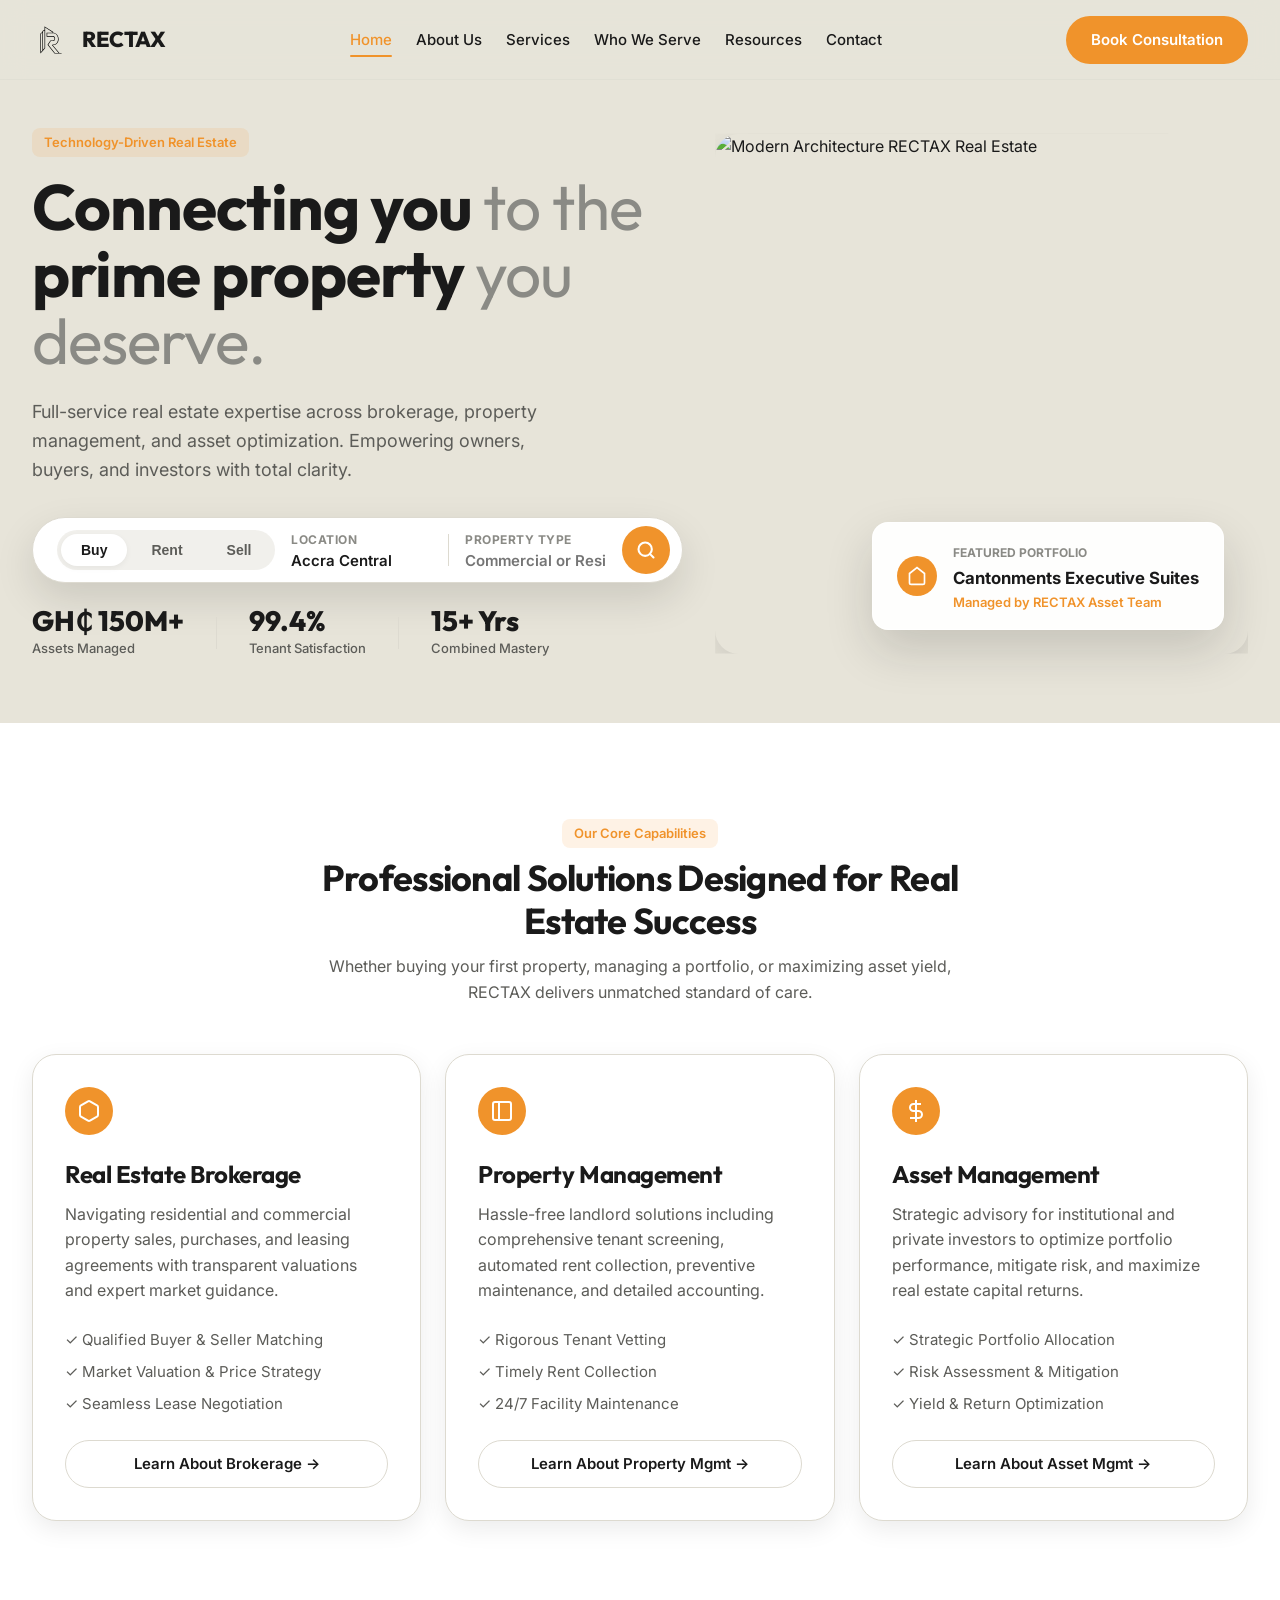
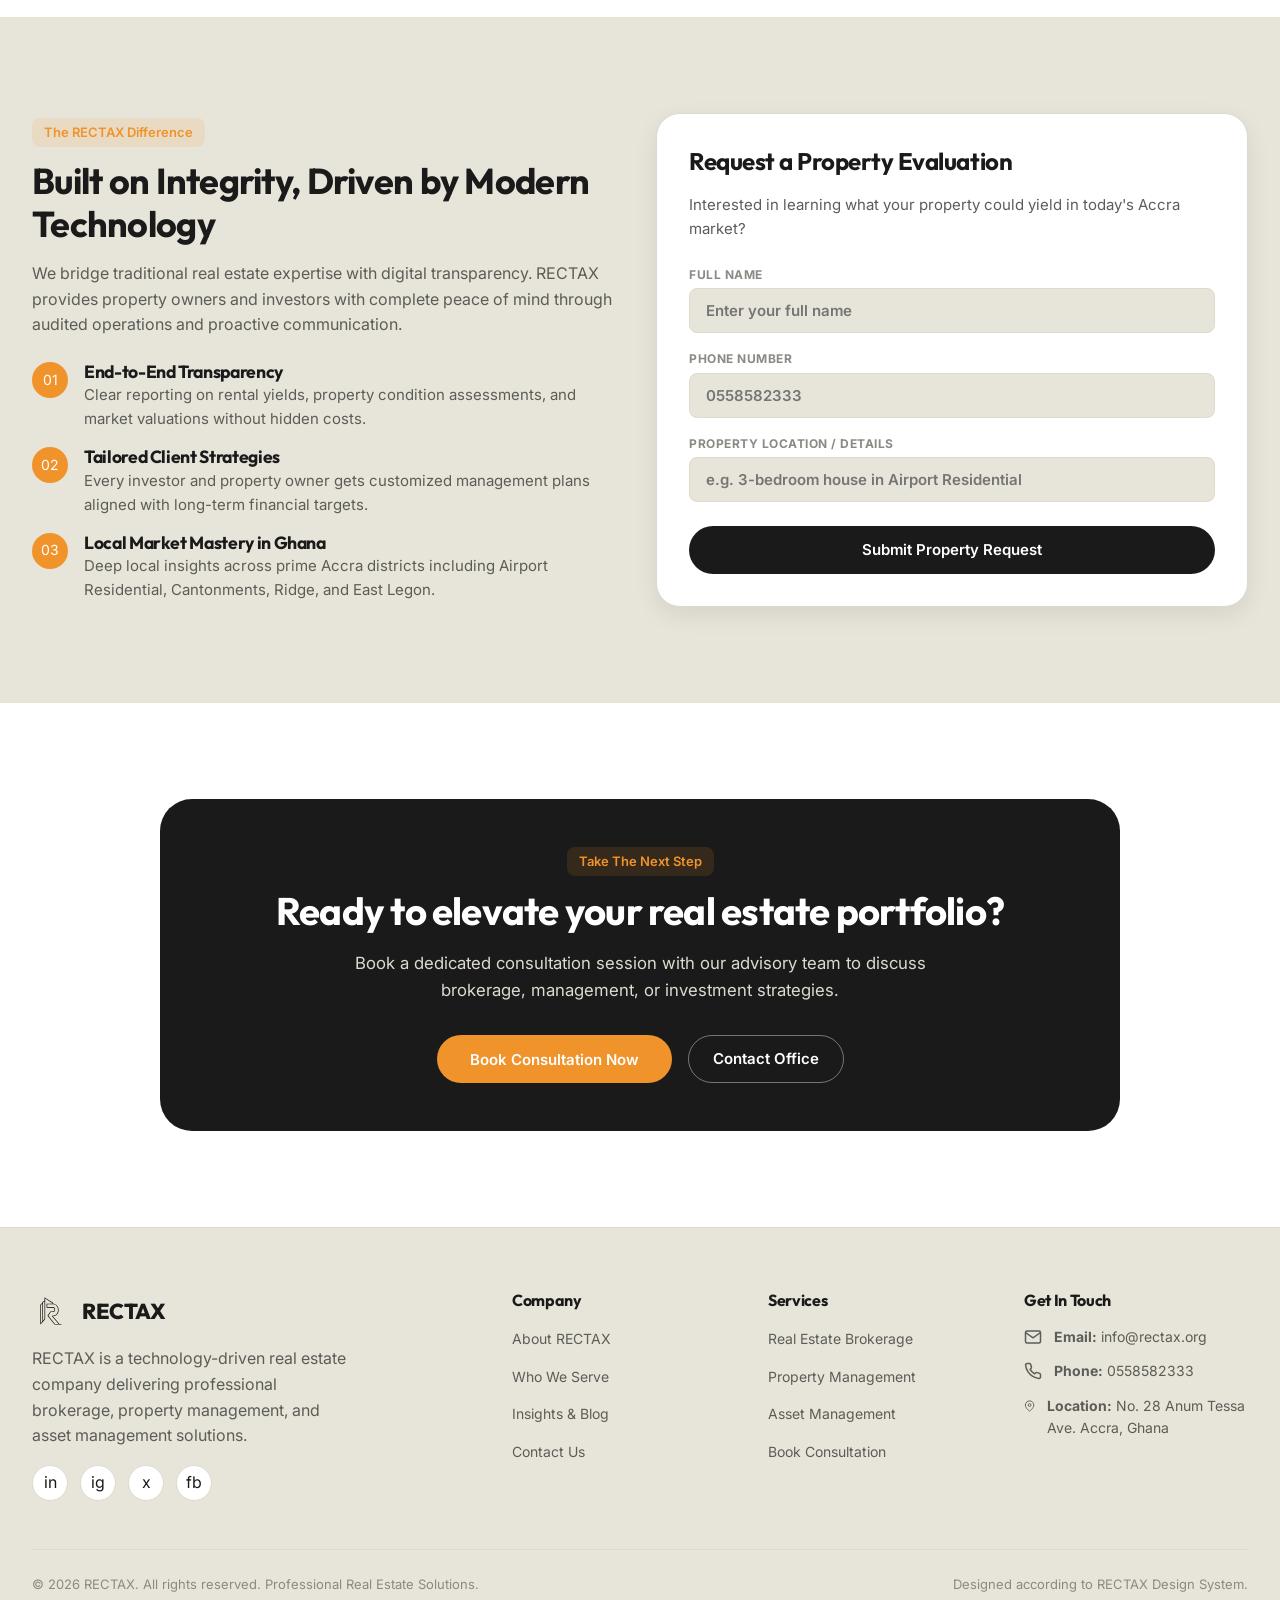
==== index.html @ f021e396 "first build v.1" ====
<!DOCTYPE html>
<html lang="en">
<head>
  <meta charset="UTF-8">
  <meta name="viewport" content="width=device-width, initial-scale=1.0">
  <title>RECTAX | Real Estate Brokerage, Property & Asset Management</title>
  <meta name="description" content="RECTAX is a technology-driven real estate company delivering professional solutions in brokerage, property management, and asset management in Accra, Ghana.">
  <meta name="keywords" content="Real Estate Ghana, Property Management Accra, Real Estate Brokerage, Asset Management, Buy Property Accra">
  
  <!-- CSS Stylesheets -->
  <link rel="stylesheet" href="./css/design-tokens.css">
  <link rel="stylesheet" href="./css/main.css">
  <link rel="stylesheet" href="./css/components.css">
  <link rel="stylesheet" href="./css/pages.css">
</head>
<body>

  <!-- Sticky Navbar -->
  <header class="navbar">
    <div class="container navbar-inner">
      <a href="index.html" class="navbar-brand" id="nav-brand-logo">
        <img src="./brand assets/rectax logo.svg" alt="RECTAX Logo" class="navbar-logo">
        <span class="navbar-title">RECTAX</span>
      </a>

      <ul class="navbar-links" id="nav-menu">
        <li><a href="index.html" class="navbar-link active">Home</a></li>
        <li><a href="about.html" class="navbar-link">About Us</a></li>
        <li><a href="services.html" class="navbar-link">Services</a></li>
        <li><a href="who-we-serve.html" class="navbar-link">Who We Serve</a></li>
        <li><a href="resources.html" class="navbar-link">Resources</a></li>
        <li><a href="contact.html" class="navbar-link">Contact</a></li>
      </ul>

      <div class="navbar-actions">
        <button type="button" class="btn btn-accent btn-book-consultation" id="nav-cta-btn">Book Consultation</button>
        <button class="mobile-nav-toggle" aria-label="Toggle navigation menu" id="mobile-toggle-btn">
          <svg width="24" height="24" viewBox="0 0 24 24" fill="none" stroke="currentColor" stroke-width="2">
            <line x1="3" y1="12" x2="21" y2="12"></line>
            <line x1="3" y1="6" x2="21" y2="6"></line>
            <line x1="3" y1="18" x2="21" y2="18"></line>
          </svg>
        </button>
      </div>
    </div>
  </header>

  <!-- Main Content Area -->
  <main>

    <!-- Hero Section -->
    <section class="section section-sand" style="padding-top: var(--space-12); padding-bottom: var(--space-16);">
      <div class="container">
        <div class="hero-grid">
          
          <!-- Hero Text & Search Column -->
          <div>
            <span class="badge badge-orange" style="margin-bottom: var(--space-4);">Technology-Driven Real Estate</span>
            <h1 class="display-title" style="margin-bottom: var(--space-6);">
              Connecting you <span class="light-text">to the</span> prime property <span class="light-text">you deserve.</span>
            </h1>
            <p style="font-size: 1.125rem; margin-bottom: var(--space-8); max-width: 540px;">
              Full-service real estate expertise across brokerage, property management, and asset optimization. Empowering owners, buyers, and investors with total clarity.
            </p>

            <!-- Search Bar Component -->
            <div class="hero-search-bar" style="margin-bottom: var(--space-6);">
              <!-- Segmented Pill Tabs -->
              <div class="pill-tabs-track">
                <button type="button" class="pill-tab active" data-mode="buy">Buy</button>
                <button type="button" class="pill-tab" data-mode="rent">Rent</button>
                <button type="button" class="pill-tab" data-mode="sell">Sell</button>
              </div>

              <div class="search-field">
                <label class="search-label" for="search-location">Location</label>
                <input type="text" id="search-location" class="search-input" placeholder="e.g. Airport Residential, Accra" value="Accra Central">
              </div>

              <div class="search-divider"></div>

              <div class="search-field">
                <label class="search-label" for="search-property-type">Property Type</label>
                <input type="text" id="search-property-type" class="search-input" placeholder="Commercial or Residential">
              </div>

              <button type="button" class="btn btn-accent btn-icon-only" id="hero-search-submit" aria-label="Search properties">
                <svg width="20" height="20" viewBox="0 0 24 24" fill="none" stroke="currentColor" stroke-width="2.5" stroke-linecap="round" stroke-linejoin="round">
                  <circle cx="11" cy="11" r="8"></circle>
                  <line x1="21" y1="21" x2="16.65" y2="16.65"></line>
                </svg>
              </button>
            </div>

            <!-- Trust Stats Row -->
            <div class="trust-stats-row">
              <div>
                <span class="stat-number">GH₵ 150M+</span>
                <span class="stat-label" style="display: block;">Assets Managed</span>
              </div>
              <div style="width: 1px; height: 32px; background-color: var(--color-border);" class="hide-mobile"></div>
              <div>
                <span class="stat-number">99.4%</span>
                <span class="stat-label" style="display: block;">Tenant Satisfaction</span>
              </div>
              <div style="width: 1px; height: 32px; background-color: var(--color-border);" class="hide-mobile"></div>
              <div>
                <span class="stat-number">15+ Yrs</span>
                <span class="stat-label" style="display: block;">Combined Mastery</span>
              </div>
            </div>
          </div>

          <!-- Hero Image & Floating Card Column -->
          <div style="position: relative;">
            <div class="clipped-hero-container" style="box-shadow: var(--shadow-lg);">
              <img src="https://images.unsplash.com/photo-1600596542815-ffad4c1539a9?auto=format&fit=crop&w=1200&q=80" alt="Modern Architecture RECTAX Real Estate" class="hero-image">
            </div>

            <!-- Floating Property Card Overlay -->
            <div class="floating-stat-card">
              <div class="icon-badge" style="width: 40px; height: 40px;">
                <svg width="20" height="20" viewBox="0 0 24 24" fill="none" stroke="currentColor" stroke-width="2">
                  <path d="M3 9l9-7 9 7v11a2 2 0 0 1-2 2H5a2 2 0 0 1-2-2z"></path>
                </svg>
              </div>
              <div>
                <span style="font-size: 0.75rem; color: var(--color-text-muted); font-weight: 700; text-transform: uppercase;">Featured Portfolio</span>
                <div style="font-weight: 700; font-size: 1.05rem; color: var(--color-primary);">Cantonments Executive Suites</div>
                <div style="font-size: 0.8125rem; color: var(--color-accent); font-weight: 600;">Managed by RECTAX Asset Team</div>
              </div>
            </div>
          </div>

        </div>
      </div>
    </section>

    <!-- Core Services Overview -->
    <section class="section section-white" id="services-overview">
      <div class="container">
        <div style="text-align: center; max-width: 640px; margin: 0 auto var(--space-12);">
          <span class="badge badge-orange" style="margin-bottom: var(--space-2);">Our Core Capabilities</span>
          <h2>Professional Solutions Designed for Real Estate Success</h2>
          <p style="margin-top: var(--space-3);">Whether buying your first property, managing a portfolio, or maximizing asset yield, RECTAX delivers unmatched standard of care.</p>
        </div>

        <div class="auto-grid-cards">
          
          <!-- Card 1: Brokerage -->
          <div class="card card-padding-lg">
            <div class="icon-badge" style="margin-bottom: var(--space-6);">
              <svg width="24" height="24" viewBox="0 0 24 24" fill="none" stroke="currentColor" stroke-width="2">
                <path d="M21 16V8a2 2 0 0 0-1-1.73l-7-4a2 2 0 0 0-2 0l-7 4A2 2 0 0 0 3 8v8a2 2 0 0 0 1 1.73l7 4a2 2 0 0 0 2 0l7-4A2 2 0 0 0 21 16z"></path>
              </svg>
            </div>
            <h3 style="margin-bottom: var(--space-3);">Real Estate Brokerage</h3>
            <p style="margin-bottom: var(--space-6);">
              Navigating residential and commercial property sales, purchases, and leasing agreements with transparent valuations and expert market guidance.
            </p>
            <ul style="list-style: none; margin-bottom: var(--space-6); display: flex; flex-direction: column; gap: var(--space-2); font-size: 0.9375rem; color: var(--color-text-secondary);">
              <li>✓ Qualified Buyer & Seller Matching</li>
              <li>✓ Market Valuation & Price Strategy</li>
              <li>✓ Seamless Lease Negotiation</li>
            </ul>
            <a href="brokerage.html" class="btn btn-secondary" style="width: 100%;">Learn About Brokerage →</a>
          </div>

          <!-- Card 2: Property Management -->
          <div class="card card-padding-lg">
            <div class="icon-badge" style="margin-bottom: var(--space-6);">
              <svg width="24" height="24" viewBox="0 0 24 24" fill="none" stroke="currentColor" stroke-width="2">
                <rect x="3" y="3" width="18" height="18" rx="2" ry="2"></rect>
                <line x1="9" y1="3" x2="9" y2="21"></line>
              </svg>
            </div>
            <h3 style="margin-bottom: var(--space-3);">Property Management</h3>
            <p style="margin-bottom: var(--space-6);">
              Hassle-free landlord solutions including comprehensive tenant screening, automated rent collection, preventive maintenance, and detailed accounting.
            </p>
            <ul style="list-style: none; margin-bottom: var(--space-6); display: flex; flex-direction: column; gap: var(--space-2); font-size: 0.9375rem; color: var(--color-text-secondary);">
              <li>✓ Rigorous Tenant Vetting</li>
              <li>✓ Timely Rent Collection</li>
              <li>✓ 24/7 Facility Maintenance</li>
            </ul>
            <a href="property-management.html" class="btn btn-secondary" style="width: 100%;">Learn About Property Mgmt →</a>
          </div>

          <!-- Card 3: Asset Management -->
          <div class="card card-padding-lg">
            <div class="icon-badge" style="margin-bottom: var(--space-6);">
              <svg width="24" height="24" viewBox="0 0 24 24" fill="none" stroke="currentColor" stroke-width="2">
                <line x1="12" y1="1" x2="12" y2="23"></line>
                <path d="M17 5H9.5a3.5 3.5 0 0 0 0 7h5a3.5 3.5 0 0 1 0 7H6"></path>
              </svg>
            </div>
            <h3 style="margin-bottom: var(--space-3);">Asset Management</h3>
            <p style="margin-bottom: var(--space-6);">
              Strategic advisory for institutional and private investors to optimize portfolio performance, mitigate risk, and maximize real estate capital returns.
            </p>
            <ul style="list-style: none; margin-bottom: var(--space-6); display: flex; flex-direction: column; gap: var(--space-2); font-size: 0.9375rem; color: var(--color-text-secondary);">
              <li>✓ Strategic Portfolio Allocation</li>
              <li>✓ Risk Assessment & Mitigation</li>
              <li>✓ Yield & Return Optimization</li>
            </ul>
            <a href="asset-management.html" class="btn btn-secondary" style="width: 100%;">Learn About Asset Mgmt →</a>
          </div>

        </div>
      </div>
    </section>

    <!-- Why Choose RECTAX Section -->
    <section class="section section-sand">
      <div class="container">
        <div class="two-col-grid">
          <div>
            <span class="badge badge-orange" style="margin-bottom: var(--space-3);">The RECTAX Difference</span>
            <h2 style="margin-bottom: var(--space-4);">Built on Integrity, Driven by Modern Technology</h2>
            <p style="margin-bottom: var(--space-6);">
              We bridge traditional real estate expertise with digital transparency. RECTAX provides property owners and investors with complete peace of mind through audited operations and proactive communication.
            </p>

            <div style="display: flex; flex-direction: column; gap: var(--space-4);">
              <div style="display: flex; gap: var(--space-4);">
                <div class="icon-badge" style="width: 36px; height: 36px; font-size: 0.875rem;">01</div>
                <div>
                  <h4 style="font-size: 1.1rem; font-weight: 700; margin-bottom: 2px;">End-to-End Transparency</h4>
                  <p style="font-size: 0.9375rem;">Clear reporting on rental yields, property condition assessments, and market valuations without hidden costs.</p>
                </div>
              </div>

              <div style="display: flex; gap: var(--space-4);">
                <div class="icon-badge" style="width: 36px; height: 36px; font-size: 0.875rem;">02</div>
                <div>
                  <h4 style="font-size: 1.1rem; font-weight: 700; margin-bottom: 2px;">Tailored Client Strategies</h4>
                  <p style="font-size: 0.9375rem;">Every investor and property owner gets customized management plans aligned with long-term financial targets.</p>
                </div>
              </div>

              <div style="display: flex; gap: var(--space-4);">
                <div class="icon-badge" style="width: 36px; height: 36px; font-size: 0.875rem;">03</div>
                <div>
                  <h4 style="font-size: 1.1rem; font-weight: 700; margin-bottom: 2px;">Local Market Mastery in Ghana</h4>
                  <p style="font-size: 0.9375rem;">Deep local insights across prime Accra districts including Airport Residential, Cantonments, Ridge, and East Legon.</p>
                </div>
              </div>
            </div>
          </div>

          <div>
            <div style="background-color: var(--color-surface); border-radius: var(--radius-lg); padding: var(--space-8); border: 1px solid var(--color-border); box-shadow: var(--shadow-md);">
              <h3 style="margin-bottom: var(--space-4);">Request a Property Evaluation</h3>
              <p style="font-size: 0.9375rem; margin-bottom: var(--space-6);">Interested in learning what your property could yield in today's Accra market?</p>
              
              <form id="home-evaluation-form" onsubmit="event.preventDefault(); alert('Thank you! Your request has been received. Our team will contact you shortly.');">
                <div style="margin-bottom: var(--space-4);">
                  <label class="search-label" style="display: block; margin-bottom: 4px;">Full Name</label>
                  <input type="text" class="search-input" style="width: 100%; border: 1px solid var(--color-border); padding: 12px 16px; border-radius: var(--radius-sm); background-color: var(--color-background);" placeholder="Enter your full name" required>
                </div>

                <div style="margin-bottom: var(--space-4);">
                  <label class="search-label" style="display: block; margin-bottom: 4px;">Phone Number</label>
                  <input type="tel" class="search-input" style="width: 100%; border: 1px solid var(--color-border); padding: 12px 16px; border-radius: var(--radius-sm); background-color: var(--color-background);" placeholder="0558582333" required>
                </div>

                <div style="margin-bottom: var(--space-6);">
                  <label class="search-label" style="display: block; margin-bottom: 4px;">Property Location / Details</label>
                  <input type="text" class="search-input" style="width: 100%; border: 1px solid var(--color-border); padding: 12px 16px; border-radius: var(--radius-sm); background-color: var(--color-background);" placeholder="e.g. 3-bedroom house in Airport Residential">
                </div>

                <button type="submit" class="btn btn-primary" style="width: 100%;">Submit Property Request</button>
              </form>
            </div>
          </div>
        </div>
      </div>
    </section>

    <!-- Consultation CTA Band Component -->
    <section class="section section-white">
      <div class="container">
        <div class="notch-cta-shape" style="text-align: center; max-width: 960px; margin: 0 auto;">
          <span class="badge badge-orange" style="margin-bottom: var(--space-3);">Take The Next Step</span>
          <h2 style="color: var(--color-surface); font-size: clamp(1.75rem, 3vw, 2.5rem); margin-bottom: var(--space-4);">
            Ready to elevate your real estate portfolio?
          </h2>
          <p style="color: var(--color-border); max-width: 580px; margin: 0 auto var(--space-8); font-size: 1.05rem;">
            Book a dedicated consultation session with our advisory team to discuss brokerage, management, or investment strategies.
          </p>
          <div style="display: flex; gap: var(--space-4); justify-content: center; flex-wrap: wrap;">
            <button type="button" class="btn btn-accent btn-book-consultation" style="padding: 0 var(--space-8);">
              Book Consultation Now
            </button>
            <a href="contact.html" class="btn btn-secondary" style="background: transparent; color: var(--color-surface); border-color: rgba(255,255,255,0.4);">
              Contact Office
            </a>
          </div>
        </div>
      </div>
    </section>

  </main>

  <!-- Footer Component -->
  <footer class="footer">
    <div class="container">
      <div class="footer-grid">
        
        <!-- Brand Column -->
        <div class="footer-brand">
          <a href="index.html" class="navbar-brand">
            <img src="./brand assets/rectax logo.svg" alt="RECTAX Logo" class="navbar-logo">
            <span class="navbar-title">RECTAX</span>
          </a>
          <p>
            RECTAX is a technology-driven real estate company delivering professional brokerage, property management, and asset management solutions.
          </p>
          
          <!-- Social Media Placeholders -->
          <div class="social-links">
            <a href="#" class="social-icon" aria-label="LinkedIn Placeholder">in</a>
            <a href="#" class="social-icon" aria-label="Instagram Placeholder">ig</a>
            <a href="#" class="social-icon" aria-label="X / Twitter Placeholder">x</a>
            <a href="#" class="social-icon" aria-label="Facebook Placeholder">fb</a>
          </div>
        </div>

        <!-- Quick Links -->
        <div>
          <h4 class="footer-column-title">Company</h4>
          <ul class="footer-links">
            <li><a href="about.html" class="footer-link">About RECTAX</a></li>
            <li><a href="who-we-serve.html" class="footer-link">Who We Serve</a></li>
            <li><a href="resources.html" class="footer-link">Insights & Blog</a></li>
            <li><a href="contact.html" class="footer-link">Contact Us</a></li>
          </ul>
        </div>

        <!-- Services Links -->
        <div>
          <h4 class="footer-column-title">Services</h4>
          <ul class="footer-links">
            <li><a href="brokerage.html" class="footer-link">Real Estate Brokerage</a></li>
            <li><a href="property-management.html" class="footer-link">Property Management</a></li>
            <li><a href="asset-management.html" class="footer-link">Asset Management</a></li>
            <li><a href="#" class="btn-book-consultation footer-link">Book Consultation</a></li>
          </ul>
        </div>

        <!-- Official Contact Details -->
        <div>
          <h4 class="footer-column-title">Get In Touch</h4>
          <div class="footer-contact-item">
            <svg width="18" height="18" viewBox="0 0 24 24" fill="none" stroke="currentColor" stroke-width="2" style="margin-top: 2px;">
              <path d="M4 4h16c1.1 0 2 .9 2 2v12c0 1.1-.9 2-2 2H4c-1.1 0-2-.9-2-2V6c0-1.1.9-2 2-2z"></path>
              <polyline points="22,6 12,13 2,6"></polyline>
            </svg>
            <span><strong>Email:</strong> <a href="mailto:info@rectax.org">info@rectax.org</a></span>
          </div>

          <div class="footer-contact-item">
            <svg width="18" height="18" viewBox="0 0 24 24" fill="none" stroke="currentColor" stroke-width="2" style="margin-top: 2px;">
              <path d="M22 16.92v3a2 2 0 0 1-2.18 2 19.79 19.79 0 0 1-8.63-3.07 19.5 19.5 0 0 1-6-6 19.79 19.79 0 0 1-3.07-8.67A2 2 0 0 1 4.11 2h3a2 2 0 0 1 2 1.72 12.84 12.84 0 0 0 .7 2.81 2 2 0 0 1-.45 2.11L8.09 9.91a16 16 0 0 0 6 6l1.27-1.27a2 2 0 0 1 2.11-.45 12.84 12.84 0 0 0 2.81.7A2 2 0 0 1 22 16.92z"></path>
            </svg>
            <span><strong>Phone:</strong> <a href="tel:0558582333">0558582333</a></span>
          </div>

          <div class="footer-contact-item">
            <svg width="18" height="18" viewBox="0 0 24 24" fill="none" stroke="currentColor" stroke-width="2" style="margin-top: 2px;">
              <path d="M21 10c0 7-9 13-9 13s-9-6-9-13a9 9 0 0 1 18 0z"></path>
              <circle cx="12" cy="10" r="3"></circle>
            </svg>
            <span><strong>Location:</strong> No. 28 Anum Tessa Ave. Accra, Ghana</span>
          </div>
        </div>

      </div>

      <!-- Footer Copyright Bar -->
      <div class="footer-bottom">
        <div>&copy; 2026 RECTAX. All rights reserved. Professional Real Estate Solutions.</div>
        <div>Designed according to RECTAX Design System.</div>
      </div>
    </div>
  </footer>

  <!-- Scripts -->
  <script src="./js/main.js"></script>
  <script src="./js/calendly.js"></script>
  <script src="./js/search-filter.js"></script>
</body>
</html>
---- css/design-tokens.css ----
/* ==========================================
   RECTAX Real Estate Platform - Design Tokens
   Matching design-system.md specs
   ========================================== */

@import url('https://fonts.googleapis.com/css2?family=Inter:wght@300;400;500;600;700&family=Outfit:wght@400;500;600;700;800&display=swap');

:root {
  /* Primary Colors */
  --color-primary: #1A1A1A;          /* Ink Black */
  --color-background: #E7E4D9;       /* Warm Sand */
  --color-surface: #FFFFFF;          /* Surface White */
  
  /* Secondary / Accent Colors */
  --color-accent: #F0932B;           /* Signal Orange */
  --color-accent-hover: #D97F1C;     /* Orange Hover */
  
  /* Neutrals */
  --color-text-primary: #1A1A1A;     /* Primary text */
  --color-text-secondary: #5C5C58;   /* Body Copy Gray */
  --color-text-muted: #8A8A85;       /* Secondary/Captions */
  --color-border: #DDDAD0;           /* Border Gray */
  
  /* Semantics */
  --color-success: #2E9E5B;
  --color-warning: #E0A400;
  --color-error: #D64545;
  --color-info: #3B82C4;
  
  /* Typography */
  --font-heading: 'Outfit', 'General Sans', -apple-system, sans-serif;
  --font-body: 'Inter', -apple-system, sans-serif;
  
  /* Spacing Scale */
  --space-1: 4px;
  --space-2: 8px;
  --space-3: 12px;
  --space-4: 16px;
  --space-6: 24px;
  --space-8: 32px;
  --space-12: 48px;
  --space-16: 64px;
  --space-24: 96px;
  
  /* Radii */
  --radius-sm: 8px;
  --radius-md: 16px;
  --radius-lg: 24px;
  --radius-pill: 9999px;
  
  /* Shadows */
  --shadow-sm: 0 2px 6px rgba(0, 0, 0, 0.05);
  --shadow-md: 0 8px 24px rgba(0, 0, 0, 0.08);
  --shadow-lg: 0 16px 40px rgba(0, 0, 0, 0.12);
  --shadow-float: 0 20px 48px rgba(26, 26, 26, 0.16);

  /* Transitions */
  --transition-fast: 150ms ease;
  --transition-base: 200ms ease-out;
  --transition-smooth: 300ms cubic-bezier(0.16, 1, 0.3, 1);
  
  /* Container Width */
  --container-max-width: 1280px;
}
---- css/main.css ----
/* ==========================================
   RECTAX Real Estate Platform - Main Stylesheet
   ========================================== */

@import './design-tokens.css';

/* CSS Reset & Base */
*, *::before, *::after {
  box-sizing: border-box;
  margin: 0;
  padding: 0;
}

html {
  font-family: var(--font-body);
  font-size: 16px;
  color: var(--color-text-primary);
  background-color: var(--color-background);
  scroll-behavior: smooth;
  -webkit-font-smoothing: antialiased;
  -moz-osx-font-smoothing: grayscale;
}

body {
  min-height: 100vh;
  display: flex;
  flex-direction: column;
  overflow-x: hidden;
  line-height: 1.6;
}

/* Typography Scale */
h1, h2, h3, h4, h5, h6 {
  font-family: var(--font-heading);
  color: var(--color-primary);
  font-weight: 700;
  line-height: 1.1;
  letter-spacing: -0.02em;
}

.display-title {
  font-size: clamp(2.5rem, 5vw + 1rem, 4rem); /* 40px to 64px */
  font-weight: 700;
  line-height: 1.05;
  letter-spacing: -1px;
}

.display-title .light-text {
  font-weight: 400;
  color: var(--color-text-muted);
}

h1, .h1 {
  font-size: clamp(2rem, 4vw, 3rem); /* 32px to 48px */
  letter-spacing: -0.5px;
}

h2, .h2 {
  font-size: clamp(1.625rem, 3vw, 2.25rem); /* 26px to 36px */
  line-height: 1.2;
}

h3, .h3 {
  font-size: 1.5rem; /* 24px */
  line-height: 1.3;
}

p {
  color: var(--color-text-secondary);
  font-size: 1rem;
  line-height: 1.6;
}

.caption {
  font-size: 0.8125rem; /* 13px */
  font-weight: 500;
  line-height: 1.4;
  color: var(--color-text-muted);
}

a {
  color: inherit;
  text-decoration: none;
  transition: color var(--transition-fast);
}

img {
  max-width: 100%;
  height: auto;
  display: block;
}

/* Container & Grid */
.container {
  width: 100%;
  max-width: var(--container-max-width);
  margin: 0 auto;
  padding-left: var(--space-8);
  padding-right: var(--space-8);
}

@media (max-width: 1199px) {
  .container {
    padding-left: var(--space-6);
    padding-right: var(--space-6);
  }
}

@media (max-width: 767px) {
  .container {
    padding-left: 20px;
    padding-right: 20px;
  }
}

.grid-12 {
  display: grid;
  grid-template-columns: repeat(12, 1fr);
  gap: var(--space-6);
}

/* Sections */
.section {
  padding-top: var(--space-24);
  padding-bottom: var(--space-24);
  position: relative;
}

.section-sand {
  background-color: var(--color-background);
}

.section-white {
  background-color: var(--color-surface);
}

@media (max-width: 1199px) {
  .section {
    padding-top: var(--space-16);
    padding-bottom: var(--space-16);
  }
}

@media (max-width: 767px) {
  .section {
    padding-top: var(--space-12);
    padding-bottom: var(--space-12);
  }
}

/* Buttons */
.btn {
  display: inline-flex;
  align-items: center;
  justify-content: center;
  gap: var(--space-2);
  font-family: var(--font-body);
  font-size: 0.9375rem; /* 15px */
  font-weight: 600;
  padding: 0 var(--space-6);
  height: 48px;
  border-radius: var(--radius-pill);
  border: 1px solid transparent;
  cursor: pointer;
  white-space: nowrap;
  transition: all var(--transition-base);
  user-select: none;
}

.btn-primary {
  background-color: var(--color-primary);
  color: var(--color-surface);
}

.btn-primary:hover {
  background-color: #333333;
  transform: translateY(-1px);
}

.btn-accent {
  background-color: var(--color-accent);
  color: var(--color-surface);
}

.btn-accent:hover {
  background-color: var(--color-accent-hover);
  transform: translateY(-1px);
}

.btn-secondary {
  background-color: var(--color-surface);
  color: var(--color-primary);
  border-color: var(--color-border);
}

.btn-secondary:hover {
  background-color: #F8F7F4;
  border-color: var(--color-primary);
}

.btn-icon-only {
  width: 48px;
  height: 48px;
  padding: 0;
  border-radius: 50%;
  flex-shrink: 0;
}

/* Badges & Pills */
.badge {
  display: inline-flex;
  align-items: center;
  gap: var(--space-2);
  padding: var(--space-1) var(--space-3);
  border-radius: var(--radius-sm);
  font-size: 0.8125rem;
  font-weight: 600;
}

.badge-orange {
  background-color: rgba(240, 147, 43, 0.12);
  color: var(--color-accent);
}

.badge-dark {
  background-color: var(--color-primary);
  color: var(--color-surface);
}

.icon-badge {
  width: 48px;
  height: 48px;
  border-radius: 50%;
  background-color: var(--color-accent);
  color: var(--color-surface);
  display: flex;
  align-items: center;
  justify-content: center;
  flex-shrink: 0;
}

/* Cards System */
.card {
  background-color: var(--color-surface);
  border-radius: var(--radius-lg);
  padding: var(--space-6);
  border: 1px solid var(--color-border);
  box-shadow: var(--shadow-md);
  transition: transform var(--transition-base), box-shadow var(--transition-base);
}

.card:hover {
  transform: translateY(-4px);
  box-shadow: var(--shadow-lg);
}

.card-padding-lg {
  padding: var(--space-8);
}

/* Decorative Clip-Path Shapes */
.clipped-hero-container {
  clip-path: polygon(0 0, 85% 0, 100% 12%, 100% 100%, 0 100%);
  border-radius: var(--radius-lg);
  overflow: hidden;
}

.notch-cta-shape {
  border-radius: 32px;
  background-color: var(--color-primary);
  color: var(--color-surface);
  padding: var(--space-12);
  position: relative;
  overflow: hidden;
}

@media (max-width: 767px) {
  .notch-cta-shape {
    padding: var(--space-6);
    border-radius: var(--radius-lg);
  }
}
---- css/components.css ----
/* ==========================================
   RECTAX Real Estate Platform - Components
   ========================================== */

/* Navbar Component */
.navbar {
  position: sticky;
  top: 0;
  z-index: 1000;
  height: 80px;
  background-color: rgba(231, 228, 217, 0.92);
  backdrop-filter: blur(12px);
  -webkit-backdrop-filter: blur(12px);
  border-bottom: 1px solid rgba(221, 218, 208, 0.6);
  transition: all var(--transition-base);
}

.navbar.scrolled {
  background-color: rgba(255, 255, 255, 0.95);
  box-shadow: var(--shadow-sm);
}

.navbar-inner {
  display: flex;
  align-items: center;
  justify-content: space-between;
  height: 100%;
}

.navbar-brand {
  display: flex;
  align-items: center;
  gap: var(--space-3);
  text-decoration: none;
}

.navbar-logo {
  height: 38px;
  width: auto;
}

.navbar-title {
  font-family: var(--font-heading);
  font-weight: 800;
  font-size: 1.35rem;
  letter-spacing: -0.5px;
  color: var(--color-primary);
}

.navbar-title span {
  color: var(--color-accent);
}

.navbar-links {
  display: flex;
  align-items: center;
  gap: var(--space-6);
  list-style: none;
}

.navbar-link {
  font-size: 0.9375rem;
  font-weight: 500;
  color: var(--color-text-primary);
  position: relative;
  padding: var(--space-2) 0;
}

.navbar-link:hover, .navbar-link.active {
  color: var(--color-accent);
}

.navbar-link.active::after {
  content: '';
  position: absolute;
  bottom: 0;
  left: 0;
  width: 100%;
  height: 2px;
  background-color: var(--color-accent);
  border-radius: 2px;
}

.navbar-actions {
  display: flex;
  align-items: center;
  gap: var(--space-3);
}

/* Mobile Nav Toggle */
.mobile-nav-toggle {
  display: none;
  background: none;
  border: none;
  cursor: pointer;
  padding: var(--space-2);
  color: var(--color-primary);
}

@media (max-width: 991px) {
  .navbar-links {
    display: none;
    position: absolute;
    top: 80px;
    left: 0;
    width: 100%;
    background-color: var(--color-surface);
    flex-direction: column;
    padding: var(--space-6);
    border-bottom: 1px solid var(--color-border);
    box-shadow: var(--shadow-md);
  }

  .navbar-links.open {
    display: flex;
  }

  .mobile-nav-toggle {
    display: block;
  }
}

/* Footer Component */
.footer {
  background-color: var(--color-background);
  border-top: 1px solid var(--color-border);
  padding-top: var(--space-16);
  padding-bottom: var(--space-8);
}

.footer-grid {
  display: grid;
  grid-template-columns: 2fr repeat(3, 1fr);
  gap: var(--space-8);
  margin-bottom: var(--space-12);
}

@media (max-width: 991px) {
  .footer-grid {
    grid-template-columns: 1fr 1fr;
    gap: var(--space-6);
  }
}

@media (max-width: 575px) {
  .footer-grid {
    grid-template-columns: 1fr;
  }
}

.footer-brand p {
  margin-top: var(--space-4);
  max-width: 320px;
}

.footer-column-title {
  font-family: var(--font-heading);
  font-size: 1rem;
  font-weight: 700;
  color: var(--color-primary);
  margin-bottom: var(--space-4);
}

.footer-links {
  list-style: none;
  display: flex;
  flex-direction: column;
  gap: var(--space-3);
}

.footer-link {
  font-size: 0.875rem;
  color: var(--color-text-secondary);
}

.footer-link:hover {
  color: var(--color-accent);
}

.footer-contact-item {
  display: flex;
  align-items: flex-start;
  gap: var(--space-3);
  font-size: 0.875rem;
  color: var(--color-text-secondary);
  margin-bottom: var(--space-3);
}

.social-links {
  display: flex;
  align-items: center;
  gap: var(--space-3);
  margin-top: var(--space-4);
}

.social-icon {
  width: 36px;
  height: 36px;
  border-radius: 50%;
  background-color: var(--color-surface);
  border: 1px solid var(--color-border);
  display: flex;
  align-items: center;
  justify-content: center;
  color: var(--color-primary);
  transition: all var(--transition-fast);
}

.social-icon:hover {
  background-color: var(--color-primary);
  color: var(--color-surface);
  border-color: var(--color-primary);
}

.footer-bottom {
  border-top: 1px solid var(--color-border);
  padding-top: var(--space-6);
  display: flex;
  align-items: center;
  justify-content: space-between;
  font-size: 0.8125rem;
  color: var(--color-text-muted);
}

@media (max-width: 575px) {
  .footer-bottom {
    flex-direction: column;
    gap: var(--space-3);
    text-align: center;
  }
}

/* Pill Tabs Component */
.pill-tabs-track {
  display: inline-flex;
  background-color: rgba(221, 218, 208, 0.4);
  padding: 4px;
  border-radius: var(--radius-pill);
  gap: 4px;
}

.pill-tab {
  padding: 8px 20px;
  border-radius: var(--radius-pill);
  font-size: 0.875rem;
  font-weight: 600;
  color: var(--color-text-secondary);
  background: transparent;
  border: none;
  cursor: pointer;
  transition: all var(--transition-fast);
}

.pill-tab.active {
  background-color: var(--color-surface);
  color: var(--color-primary);
  box-shadow: var(--shadow-sm);
}

/* Search Bar Component */
.hero-search-bar {
  background-color: var(--color-surface);
  border-radius: var(--radius-pill);
  padding: 8px var(--space-3) 8px var(--space-6);
  box-shadow: var(--shadow-lg);
  border: 1px solid var(--color-border);
  display: flex;
  align-items: center;
  gap: var(--space-4);
  width: 100%;
}

@media (max-width: 767px) {
  .hero-search-bar {
    flex-direction: column;
    border-radius: var(--radius-lg);
    padding: var(--space-4);
  }
}

.search-field {
  flex: 1;
  display: flex;
  flex-direction: column;
}

.search-label {
  font-size: 0.75rem;
  font-weight: 700;
  text-transform: uppercase;
  letter-spacing: 0.5px;
  color: var(--color-text-muted);
  margin-bottom: 2px;
}

.search-input {
  border: none;
  outline: none;
  font-family: var(--font-body);
  font-size: 0.9375rem;
  font-weight: 600;
  color: var(--color-primary);
  background: transparent;
  width: 100%;
}

.search-divider {
  width: 1px;
  height: 32px;
  background-color: var(--color-border);
}

@media (max-width: 767px) {
  .search-divider {
    width: 100%;
    height: 1px;
  }
}

/* Stat Overlay Card */
.floating-stat-card {
  position: absolute;
  bottom: var(--space-6);
  right: var(--space-6);
  background-color: rgba(255, 255, 255, 0.95);
  backdrop-filter: blur(8px);
  padding: var(--space-4) var(--space-6);
  border-radius: var(--radius-md);
  box-shadow: var(--shadow-float);
  border: 1px solid rgba(255, 255, 255, 0.8);
  display: flex;
  align-items: center;
  gap: var(--space-4);
  z-index: 10;
}

@media (max-width: 575px) {
  .floating-stat-card {
    position: relative;
    bottom: auto;
    right: auto;
    margin-top: var(--space-4);
  }
}

.stat-number {
  font-family: var(--font-heading);
  font-size: 1.75rem;
  font-weight: 800;
  color: var(--color-primary);
  line-height: 1;
}

.stat-label {
  font-size: 0.8125rem;
  color: var(--color-text-secondary);
  font-weight: 500;
}

/* Modal Component */
.modal-backdrop {
  position: fixed;
  top: 0;
  left: 0;
  width: 100%;
  height: 100%;
  background-color: rgba(26, 26, 26, 0.6);
  backdrop-filter: blur(6px);
  z-index: 2000;
  display: flex;
  align-items: center;
  justify-content: center;
  opacity: 0;
  visibility: hidden;
  transition: all var(--transition-base);
}

.modal-backdrop.active {
  opacity: 1;
  visibility: visible;
}

.modal-content {
  background-color: var(--color-surface);
  border-radius: var(--radius-lg);
  width: 90%;
  max-width: 840px;
  max-height: 90vh;
  overflow-y: auto;
  padding: var(--space-8);
  box-shadow: var(--shadow-float);
  position: relative;
  transform: translateY(20px);
  transition: transform var(--transition-base);
}

.modal-backdrop.active .modal-content {
  transform: translateY(0);
}

.modal-close {
  position: absolute;
  top: var(--space-4);
  right: var(--space-4);
  background: none;
  border: none;
  font-size: 1.5rem;
  cursor: pointer;
  color: var(--color-text-muted);
  width: 36px;
  height: 36px;
  border-radius: 50%;
  display: flex;
  align-items: center;
  justify-content: center;
  transition: background var(--transition-fast);
}

.modal-close:hover {
  background-color: var(--color-background);
  color: var(--color-primary);
}
---- css/pages.css ----
/* ==========================================
   RECTAX Real Estate Platform - Page Layouts & Responsiveness
   ========================================== */

/* Responsive Layout Grids */
.hero-grid {
  display: grid;
  grid-template-columns: 1.1fr 0.9fr;
  gap: var(--space-8);
  align-items: center;
}

.two-col-grid {
  display: grid;
  grid-template-columns: 1fr 1fr;
  gap: var(--space-8);
  align-items: center;
}

.two-col-asymmetric {
  display: grid;
  grid-template-columns: 0.9fr 1.1fr;
  gap: var(--space-12);
  align-items: start;
}

.three-col-grid {
  display: grid;
  grid-template-columns: repeat(3, 1fr);
  gap: var(--space-6);
}

.four-col-grid {
  display: grid;
  grid-template-columns: repeat(4, 1fr);
  gap: var(--space-6);
}

.auto-grid-cards {
  display: grid;
  grid-template-columns: repeat(auto-fit, minmax(280px, 1fr));
  gap: var(--space-6);
}

/* Responsive Image Container */
.hero-image {
  width: 100%;
  height: 520px;
  object-fit: cover;
}

/* Trust Stats Bar */
.trust-stats-row {
  display: flex;
  align-items: center;
  gap: var(--space-8);
  margin-top: var(--space-6);
  flex-wrap: wrap;
}

/* Utility Visibility Classes */
@media (max-width: 767px) {
  .hide-mobile {
    display: none !important;
  }
}

@media (min-width: 768px) {
  .show-mobile-only {
    display: none !important;
  }
}

/* ==========================================
   RESPONSIVE BREAKPOINTS OVERRIDES
   ========================================== */

/* Tablet & Mobile (<= 991px) */
@media (max-width: 991px) {
  .hero-grid {
    grid-template-columns: 1fr;
    gap: var(--space-8);
  }

  .hero-image {
    height: 380px;
  }

  .two-col-grid,
  .two-col-asymmetric {
    grid-template-columns: 1fr;
    gap: var(--space-8);
  }

  .three-col-grid {
    grid-template-columns: repeat(2, 1fr);
  }

  .four-col-grid {
    grid-template-columns: repeat(2, 1fr);
  }

  .mobile-order-first {
    order: -1 !important;
  }
}

/* Mobile Devices (<= 767px) */
@media (max-width: 767px) {
  .hero-image {
    height: 300px;
  }

  .three-col-grid,
  .four-col-grid {
    grid-template-columns: 1fr;
  }

  .trust-stats-row {
    gap: var(--space-4);
    justify-content: space-between;
  }

  .trust-stats-row > div {
    flex: 1 1 40%;
    min-width: 120px;
  }

  .auto-grid-cards {
    grid-template-columns: 1fr;
  }

  /* Form & Input adjustments for touch targets */
  .search-input,
  .btn {
    min-height: 48px;
  }

  /* Modal Padding Adjustment for Mobile */
  .modal-content {
    padding: var(--space-4) !important;
    width: 95% !important;
  }

  /* Search bar stack */
  .hero-search-bar .btn-icon-only {
    width: 100% !important;
    border-radius: var(--radius-pill) !important;
    height: 48px !important;
  }

  .pill-tabs-track {
    width: 100%;
    justify-content: space-between;
  }

  .pill-tab {
    flex: 1;
    text-align: center;
    padding: 8px 12px;
  }
}

/* Extra Small Mobile (<= 480px) */
@media (max-width: 480px) {
  .display-title {
    font-size: 2.125rem !important;
  }

  .navbar-title {
    font-size: 1.15rem;
  }

  .navbar-logo {
    height: 32px;
  }

  .btn {
    padding: 0 var(--space-4);
    font-size: 0.875rem;
  }

  .notch-cta-shape {
    padding: var(--space-6) var(--space-4) !important;
  }
}
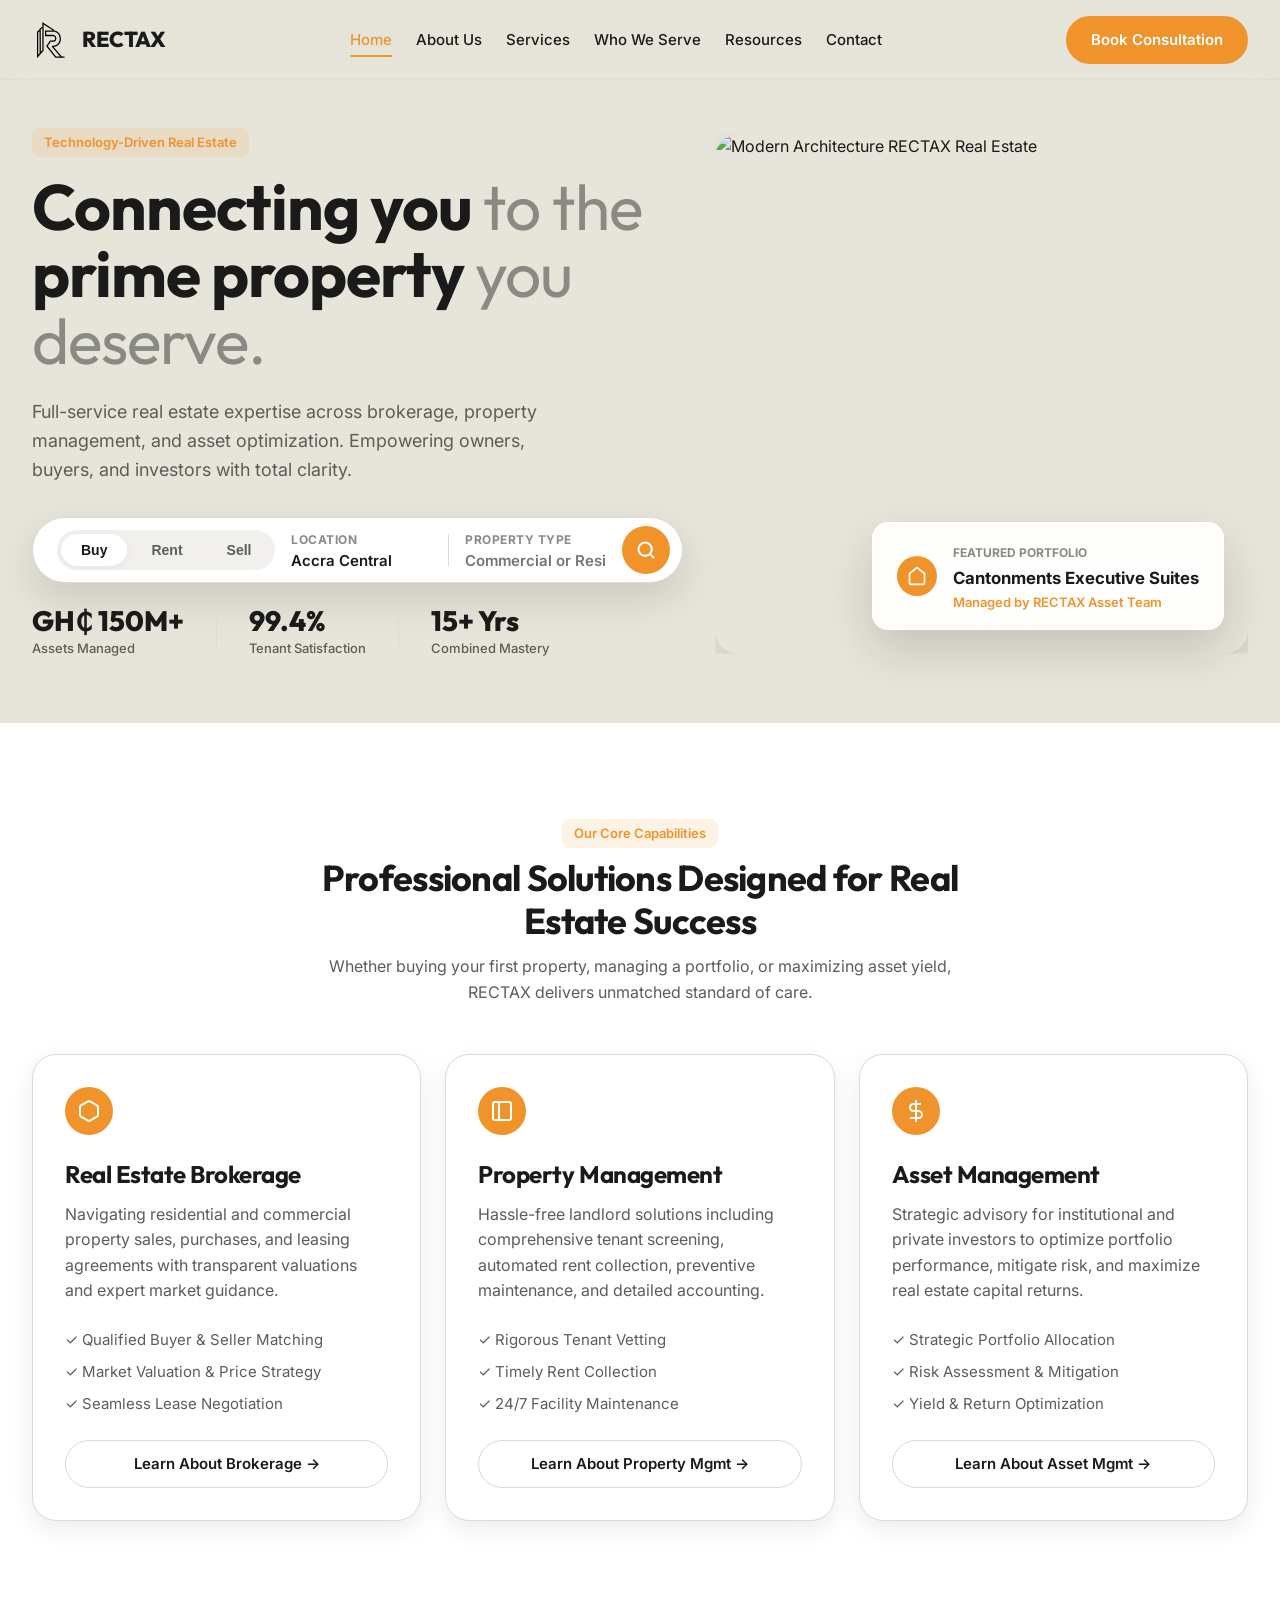
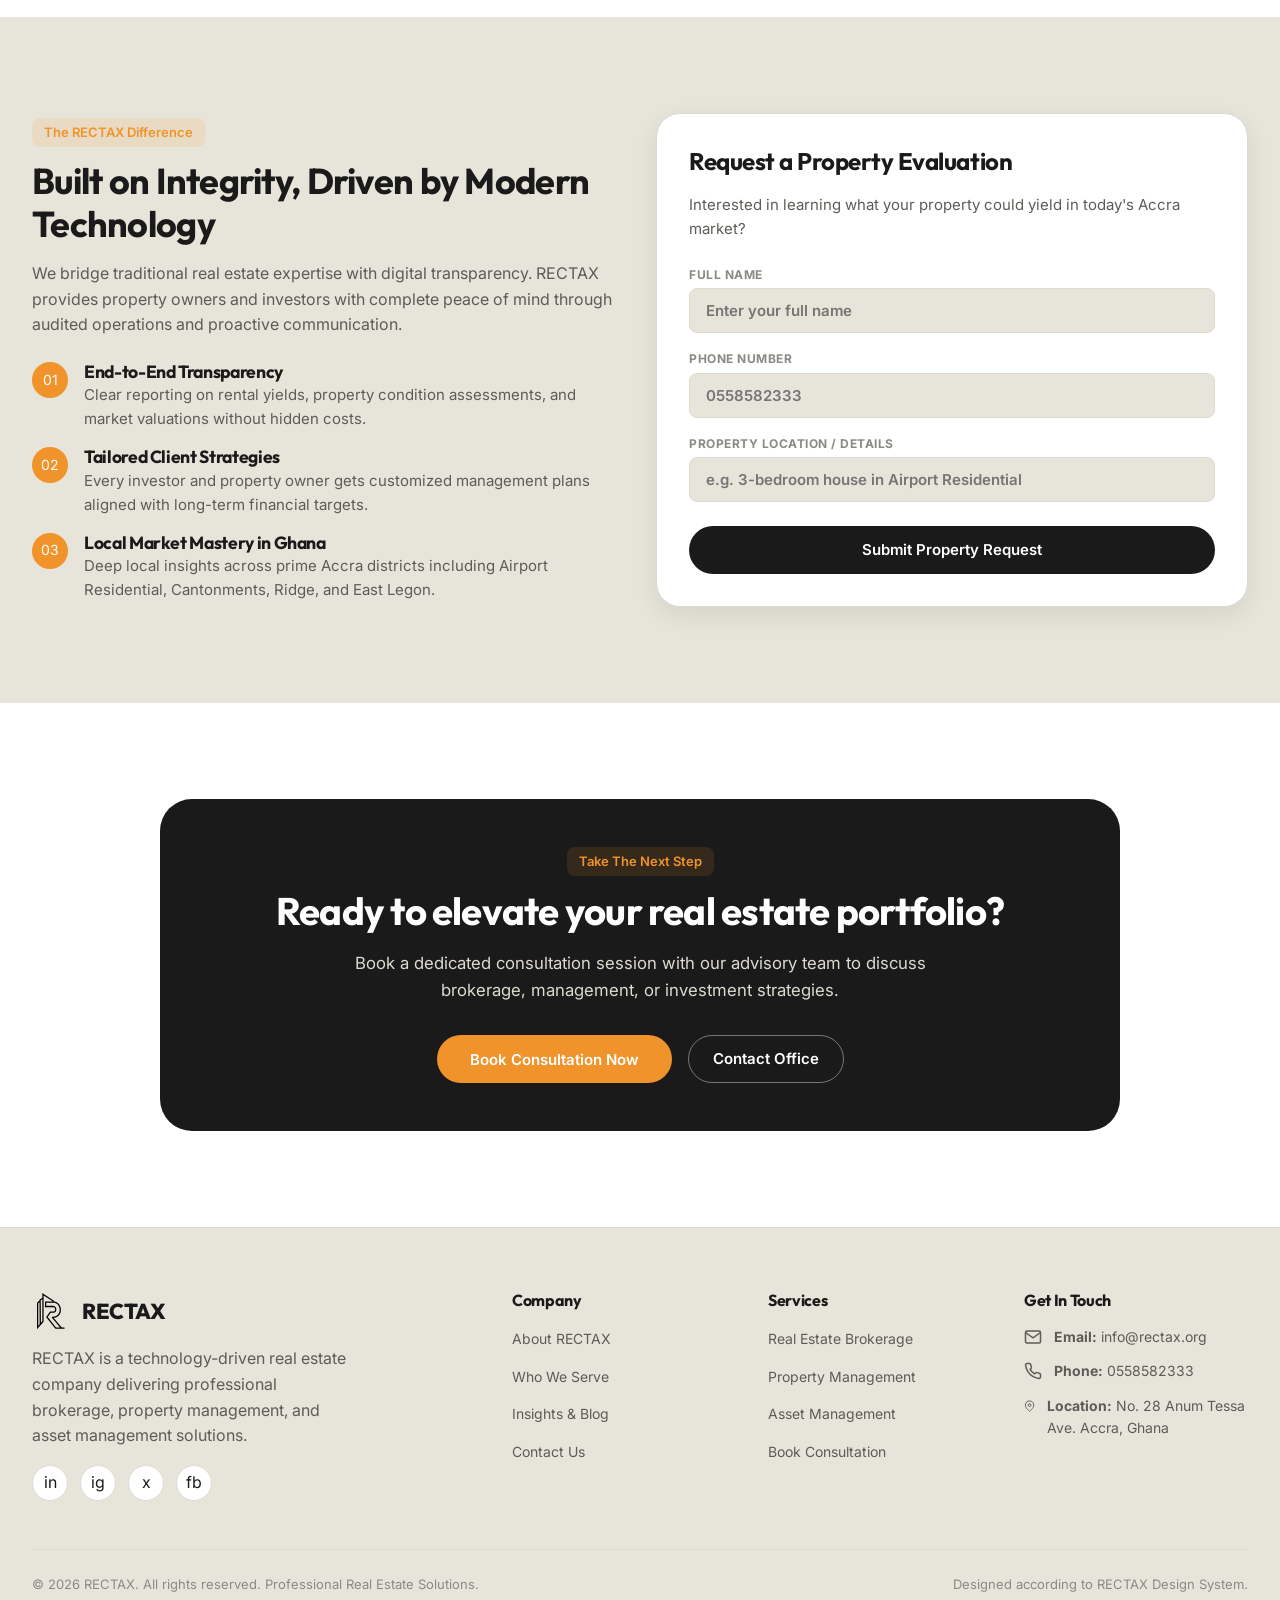
==== commit 93a994c4: "SEO check" ====
--- a/index.html
+++ b/index.html
@@ -1,17 +1,73 @@
 <!DOCTYPE html>
 <html lang="en">
 <head>
+  <!-- Google tag (gtag.js) -->
+  <script async src="https://www.googletagmanager.com/gtag/js?id=G-SVJ336ZM4V"></script>
+  <script>
+    window.dataLayer = window.dataLayer || [];
+    function gtag(){dataLayer.push(arguments);}
+    gtag('js', new Date());
+
+    gtag('config', 'G-SVJ336ZM4V');
+  </script>
+
   <meta charset="UTF-8">
   <meta name="viewport" content="width=device-width, initial-scale=1.0">
-  <title>RECTAX | Real Estate Brokerage, Property & Asset Management</title>
+  <title>RECTAX | Real Estate & Property Management in Accra, Ghana</title>
   <meta name="description" content="RECTAX is a technology-driven real estate company delivering professional solutions in brokerage, property management, and asset management in Accra, Ghana.">
-  <meta name="keywords" content="Real Estate Ghana, Property Management Accra, Real Estate Brokerage, Asset Management, Buy Property Accra">
-  
+  <meta name="keywords" content="Real Estate Ghana, Property Management Accra, Real Estate Brokerage, Asset Management, Buy Property Accra, Diaspora Property Management Ghana">
+  <link rel="canonical" href="https://rectax.org/">
+
+  <!-- Favicon -->
+  <link rel="icon" type="image/svg+xml" href="./brand assets/rectax favicon.svg">
+  <link rel="apple-touch-icon" href="./brand assets/rectax favicon.svg">
+
+  <!-- Open Graph / Social Sharing -->
+  <meta property="og:type" content="website">
+  <meta property="og:site_name" content="RECTAX">
+  <meta property="og:title" content="RECTAX | Real Estate & Property Management in Accra, Ghana">
+  <meta property="og:description" content="Technology-driven real estate solutions in brokerage, property management, and asset management in Accra, Ghana.">
+  <meta property="og:url" content="https://rectax.org/">
+  <meta property="og:locale" content="en_GH">
+  <meta property="og:image" content="https://rectax.org/brand%20assets/rectax%20social%20share%20image.png">
+  <meta property="og:image:width" content="1200">
+  <meta property="og:image:height" content="630">
+  <meta name="twitter:card" content="summary_large_image">
+  <meta name="twitter:image" content="https://rectax.org/brand%20assets/rectax%20social%20share%20image.png">
+
   <!-- CSS Stylesheets -->
   <link rel="stylesheet" href="./css/design-tokens.css">
   <link rel="stylesheet" href="./css/main.css">
   <link rel="stylesheet" href="./css/components.css">
   <link rel="stylesheet" href="./css/pages.css">
+
+  <!-- Structured Data: RealEstateAgent -->
+  <script type="application/ld+json">
+  {
+    "@context": "https://schema.org",
+    "@type": "RealEstateAgent",
+    "name": "RECTAX",
+    "description": "Technology-driven real estate company delivering brokerage, property management, and asset management services in Accra, Ghana.",
+    "url": "https://rectax.org/",
+    "logo": "https://rectax.org/brand%20assets/rectax%20logo.svg",
+    "image": "https://rectax.org/brand%20assets/rectax%20social%20share%20image.png",
+    "email": "info@rectax.org",
+    "telephone": "+233558582333",
+    "address": {
+      "@type": "PostalAddress",
+      "streetAddress": "No. 28 Anum Tessa Ave.",
+      "addressLocality": "Accra",
+      "addressCountry": "GH"
+    },
+    "geo": {
+      "@type": "GeoCoordinates",
+      "latitude": 5.6037,
+      "longitude": -0.1870
+    },
+    "areaServed": ["Accra", "East Legon", "Cantonments", "Airport Residential", "Ridge", "Spintex", "Tema"],
+    "knowsAbout": ["Real Estate Brokerage", "Property Management", "Real Estate Asset Management"]
+  }
+  </script>
 </head>
 <body>
 
